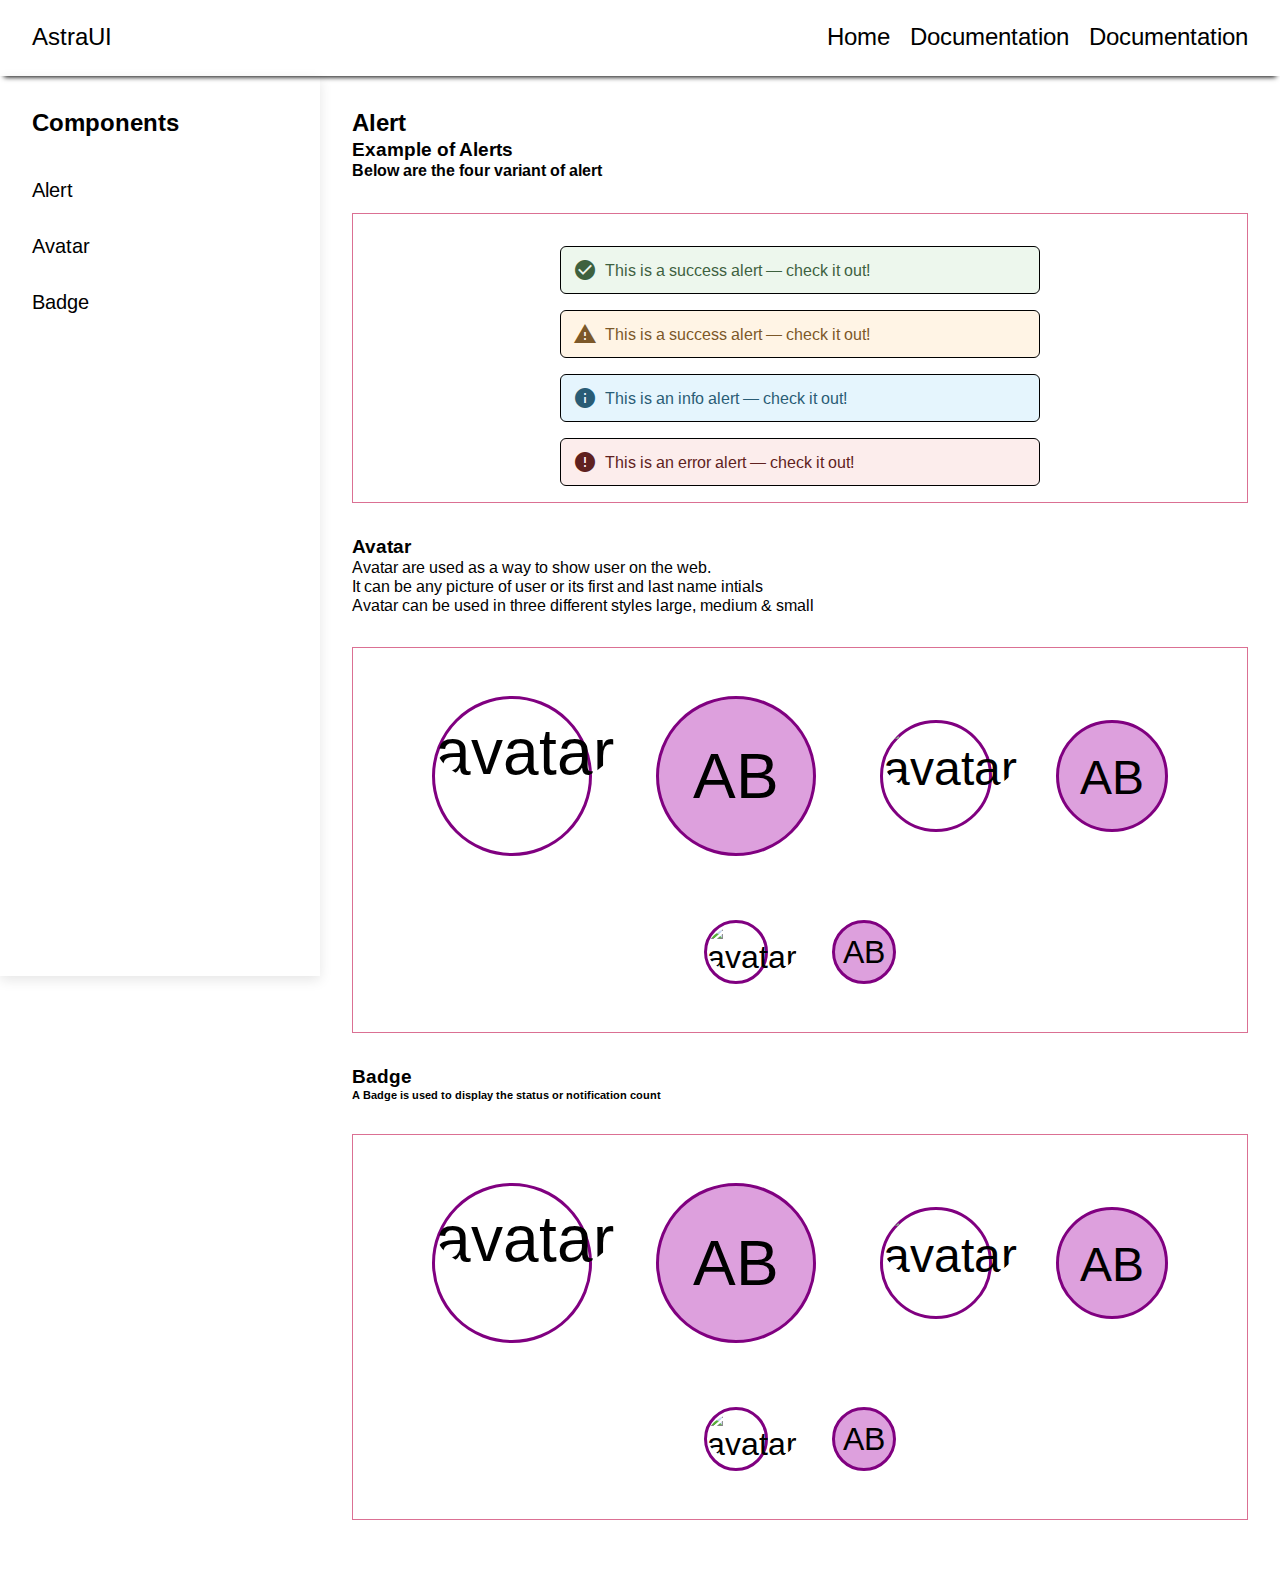
==== pages/documentation.html @ 97de671b "Added avatar and badge" ====
<!DOCTYPE html>
<html lang="en">

<head>
  <meta charset="UTF-8">
  <meta http-equiv="X-UA-Compatible" content="IE=edge">
  <meta name="viewport" content="width=device-width, initial-scale=1.0">
  <link rel="stylesheet" href="../styles/main.css">

  <title>Document</title>
</head>

<body>

  <nav class='navbar'>
    <div class='navbar-title'>
      <a>AstraUI</a>
    </div>
    <div class='navbar-option'>
      <a>Home</a>
      <a>Documentation</a>
      <a>Documentation</a>
    </div>
  </nav>
  <section class='root-layout'>
    <div class='sidebar'>
      <div class='sidebar-header'>
        <h2>Components</h2>
      </div>
      <ul class="sidebar-list">
        <li class="sidebar-item">
          <a>Alert</a>
        </li>
        <li class="sidebar-item">
          <a>Avatar</a>
        </li>
        <li class="sidebar-item">
          <a>Badge</a>
        </li>
      </ul>
    </div>
    <div class='main-container'>
      <section id='#Alert'>
        <h2>Alert</h2>
        <h3>
          Example of Alerts
        </h3>
        <h4>Below are the four variant of alert</h4>
        <div class="component-wrapper flex-c">
          <div class="alert alert-success">
            <span class="material-icons">
              check_circle
            </span>
            <p>This is a success alert — check it out! </p>
          </div>
          <div class="alert alert-warning">
            <span class="material-icons">
              warning
            </span>
            <p>This is a success alert — check it out! </p>
          </div>
          <div class="alert alert-info">
            <span class="material-icons">
              info
            </span>
            <p>This is an info alert — check it out!
            </p>
          </div>
          <div class="alert alert-error">
            <span class="material-icons">
              error
            </span>
            <p>This is an error alert — check it out! </p>
          </div>
        </div>
      </section>
      <section>
        <div>
          <h3>Avatar</h3>
          <p>Avatar are used as a way to show user on the web.<br> It can be any picture of user or its first and last
            name intials</p>
          <p>Avatar can be used in three different styles large, medium & small</p>
          <div class="component-wrapper">
            <div class="avatar avatar-lg">
              <img src='https://picsum.photos/200/300'  alt="avatar" class="img img-round"/>
            </div>
            <div class="avatar avatar-text avatar-lg">
              AB
            </div> 
            <div class="avatar avatar-md">
              <img src='https://picsum.photos/200/300'  alt="avatar" class="img img-round"/>
            </div>
            <div class="avatar avatar-text avatar-md">
              AB
            </div>
            <div class="avatar avatar-sm">
              <img src='https://picsum.photos/200/300'  alt="avatar" class="img img-round"/>
            </div>
            <div class="avatar avatar-text avatar-sm">
              AB
            </div>
          </div>
        </div>

      </section>
      <section>
        <h3>Badge</h3>
        <h6>A Badge is used to display the status or notification count</h6>
        <div class="component-wrapper">
          <div class="avatar avatar-lg">
            <img src='https://picsum.photos/200/300'  alt="avatar" class="img img-round"/>
          </div>
          <div class="avatar avatar-text avatar-lg">
            AB
          </div> 
          <div class="avatar avatar-md">
            <img src='https://picsum.photos/200/300'  alt="avatar" class="img img-round"/>
          </div>
          <div class="avatar avatar-text avatar-md">
            AB
          </div>
          <div class="avatar avatar-sm">
            <img src='https://picsum.photos/200/300'  alt="avatar" class="img img-round"/>
          </div>
          <div class="avatar avatar-text avatar-sm">
            AB
          </div>
        </div>
      </section>
    </div>
    </div>
  </section>
</body>

</html>
---- styles/main.css ----
@import "https://fonts.googleapis.com/icon?family=Material+Icons";
@import url('https://fonts.googleapis.com/css2?family=Arimo&display=swap');


@import './alert.css';
@import './navbar.css';
@import './astra-ui.css';
@import './sidebar.css';
@import './utils.css';
@import './variable.css';
@import './avatar.css';

*{
  margin: 0;
  box-sizing: border-box;
}

body{
  font-family: 'Arimo';
}
.root-layout{
  display: grid;
  grid-template-columns: 3fr 9fr;
}
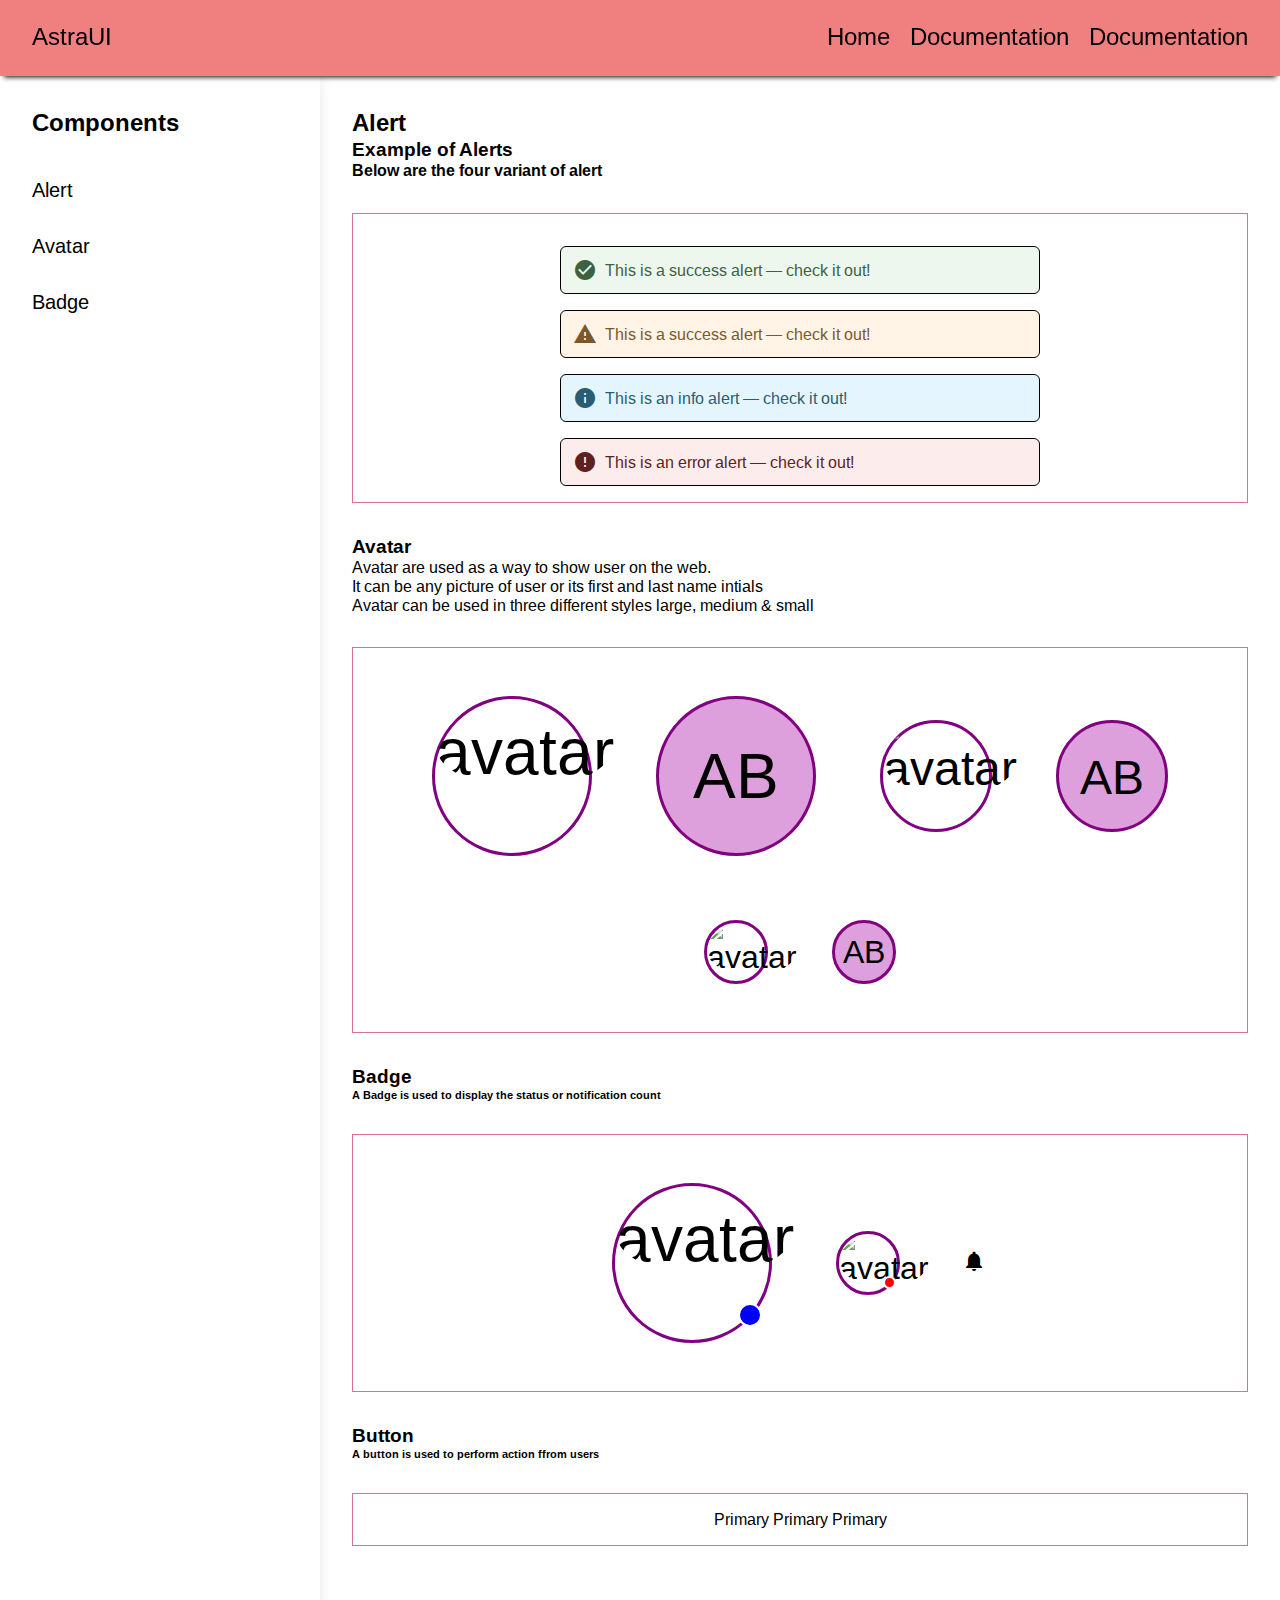
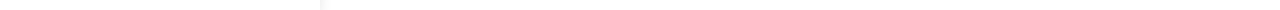
==== commit 08b9910a: "Added badge and button component" ====
--- a/pages/documentation.html
+++ b/pages/documentation.html
@@ -81,22 +81,22 @@
             name intials</p>
           <p>Avatar can be used in three different styles large, medium & small</p>
           <div class="component-wrapper">
-            <div class="avatar avatar-lg">
+            <div class="avatar avatar-lg avatar-m">
               <img src='https://picsum.photos/200/300'  alt="avatar" class="img img-round"/>
             </div>
-            <div class="avatar avatar-text avatar-lg">
+            <div class="avatar avatar-text avatar-lg avatar-m">
               AB
             </div> 
-            <div class="avatar avatar-md">
+            <div class="avatar avatar-md avatar-m">
               <img src='https://picsum.photos/200/300'  alt="avatar" class="img img-round"/>
             </div>
-            <div class="avatar avatar-text avatar-md">
+            <div class="avatar avatar-text avatar-md avatar-m">
               AB
             </div>
-            <div class="avatar avatar-sm">
+            <div class="avatar avatar-sm avatar-m">
               <img src='https://picsum.photos/200/300'  alt="avatar" class="img img-round"/>
             </div>
-            <div class="avatar avatar-text avatar-sm">
+            <div class="avatar avatar-text avatar-sm avatar-m">
               AB
             </div>
           </div>
@@ -107,23 +107,38 @@
         <h3>Badge</h3>
         <h6>A Badge is used to display the status or notification count</h6>
         <div class="component-wrapper">
-          <div class="avatar avatar-lg">
-            <img src='https://picsum.photos/200/300'  alt="avatar" class="img img-round"/>
-          </div>
-          <div class="avatar avatar-text avatar-lg">
-            AB
+          <div class="badge">
+            <div class="avatar avatar-lg">
+              <img src='https://picsum.photos/200/300'  alt="avatar" class="img img-round"/>
+              <span class="badge-wrapper badge-online"></span>
+            </div>
+          </div>          
+          <div class="badge">
+            <div class="avatar avatar-sm ">
+              <img src='https://picsum.photos/200/300'  alt="avatar" class="img img-round"/>
+              <span class="badge-wrapper badge-offline"></span>
+            </div>
+          </div>     
+          <div>
+            <div class="badge-count badge">
+              <div>
+                <span class="material-icons">
+                  notifications
+                  </span>
+              </div>
+              
+            </div>
           </div> 
-          <div class="avatar avatar-md">
-            <img src='https://picsum.photos/200/300'  alt="avatar" class="img img-round"/>
-          </div>
-          <div class="avatar avatar-text avatar-md">
-            AB
-          </div>
-          <div class="avatar avatar-sm">
-            <img src='https://picsum.photos/200/300'  alt="avatar" class="img img-round"/>
-          </div>
-          <div class="avatar avatar-text avatar-sm">
-            AB
+        </div>
+      </section>
+      <section id='#Button'>
+        <h3>Button</h3>
+        <h6>A button is used to perform action ffrom users</h6>
+        <div class="component-wrapper"> 
+          <div>
+            <a>Primary</a>
+            <a>Primary</a>
+            <a>Primary</a>
           </div>
         </div>
       </section>
--- a/styles/main.css
+++ b/styles/main.css
@@ -10,6 +10,7 @@
 @import './utils.css';
 @import './variable.css';
 @import './avatar.css';
+@import './badge.css';
 
 *{
   margin: 0;
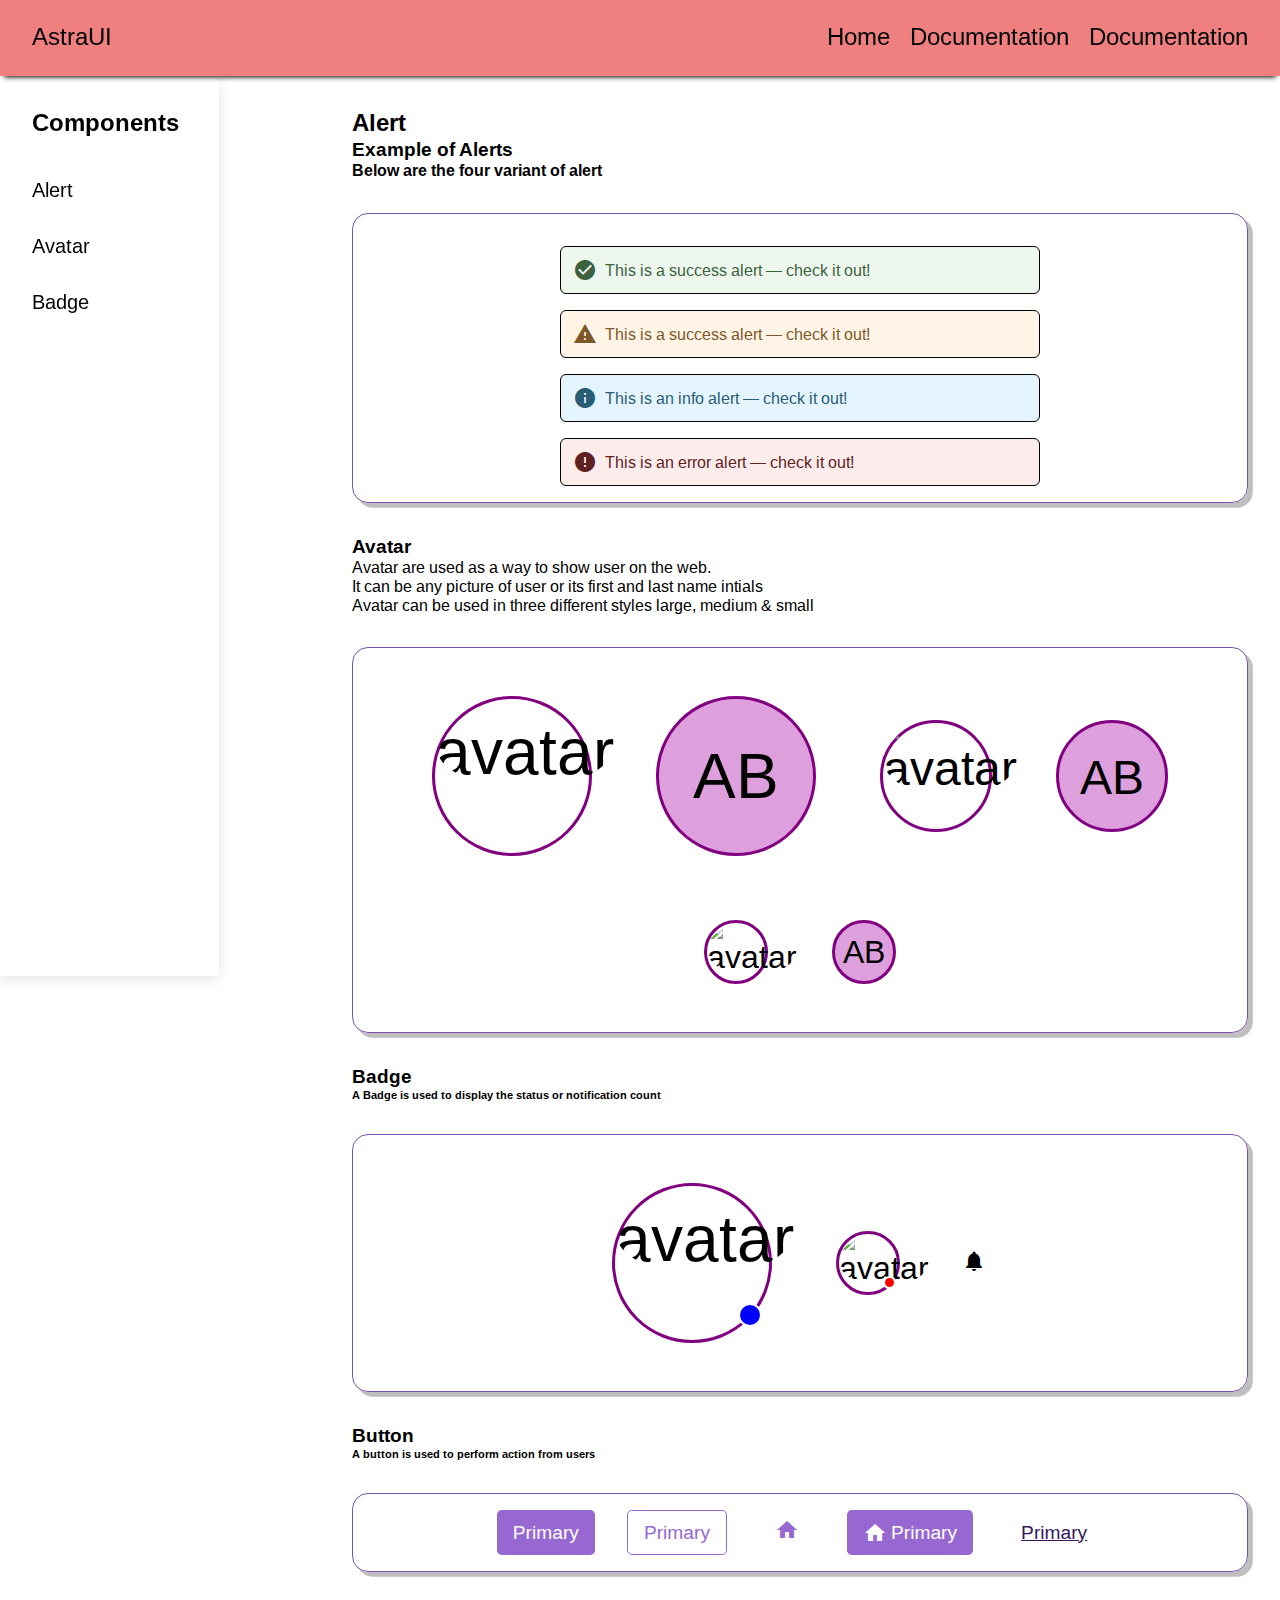
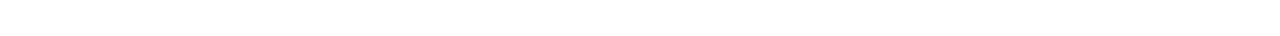
==== commit 9ad19b84: "Added button componet styles" ====
--- a/pages/documentation.html
+++ b/pages/documentation.html
@@ -133,12 +133,20 @@
       </section>
       <section id='#Button'>
         <h3>Button</h3>
-        <h6>A button is used to perform action ffrom users</h6>
+        <h6>A button is used to perform action from users</h6>
         <div class="component-wrapper"> 
-          <div>
-            <a>Primary</a>
-            <a>Primary</a>
-            <a>Primary</a>
+          <div class="button-wrapper">
+            <button class="btn btn-primary">Primary</button>
+            <button class="btn btn-primary-outline">Primary</button>
+            <button class="btn btn-icon">
+              <span class="material-icons">
+                home
+                </span>                
+            </button>
+            <button class="btn btn-primary btn-primary-icon"> <span class="material-icons">
+              home
+              </span>  Primary</button>
+            <button class="btn btn-primary-link">Primary</button>
           </div>
         </div>
       </section>
--- a/styles/main.css
+++ b/styles/main.css
@@ -11,6 +11,7 @@
 @import './variable.css';
 @import './avatar.css';
 @import './badge.css';
+@import './button.css';
 
 *{
   margin: 0;
@@ -21,6 +22,11 @@
   font-family: 'Arimo';
 }
 .root-layout{
-  display: grid;
-  grid-template-columns: 3fr 9fr;
+  /* display: grid;
+  grid-template-columns: 3fr 9fr; */
+}
+
+.main-container{
+  margin-left: 20rem;
+  flex-grow: 1;
 }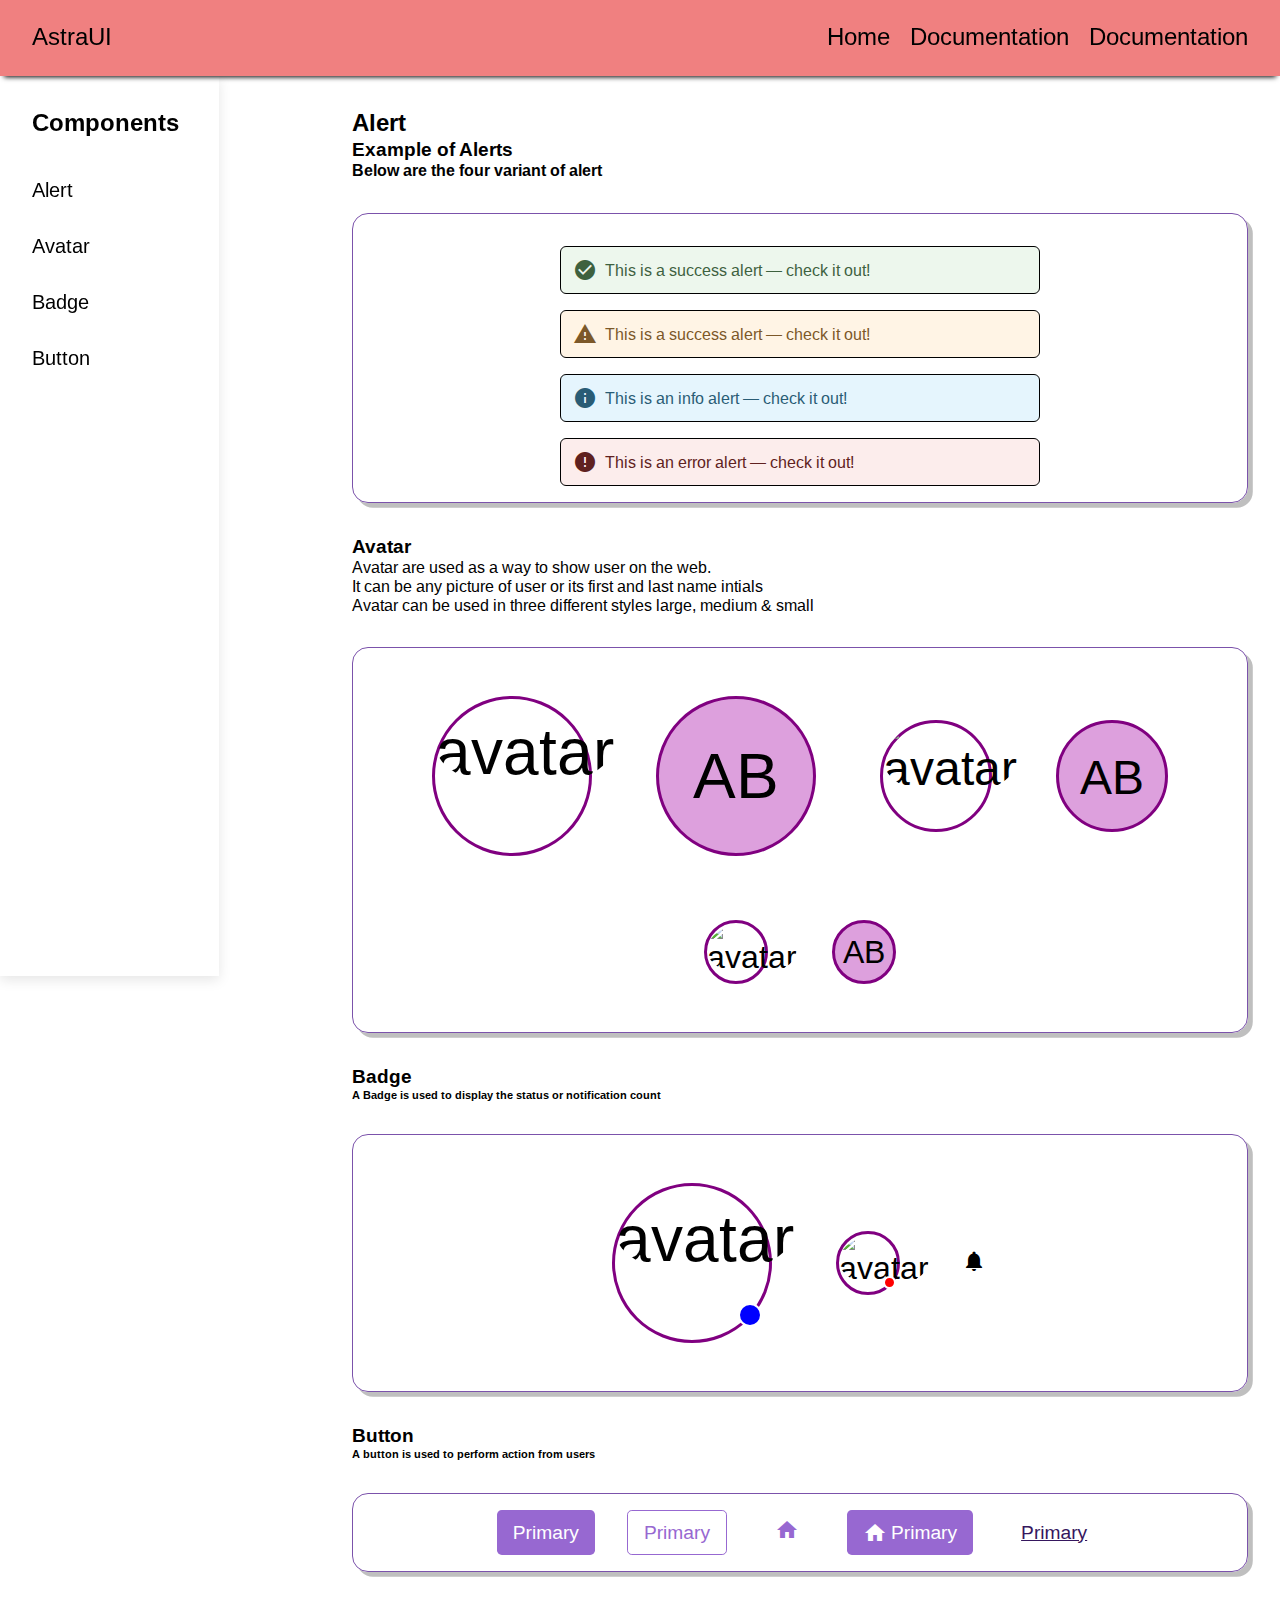
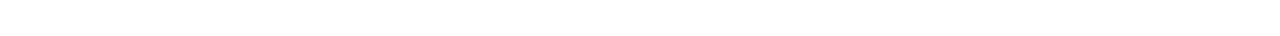
==== commit 2339ab27: "Added Sidebar styles" ====
--- a/pages/documentation.html
+++ b/pages/documentation.html
@@ -29,13 +29,16 @@
       </div>
       <ul class="sidebar-list">
         <li class="sidebar-item">
-          <a>Alert</a>
+          <a class="no-style" href="#Alert">Alert</a>
         </li>
         <li class="sidebar-item">
-          <a>Avatar</a>
+          <a class="no-style" href="#Avatar">Avatar</a>
         </li>
         <li class="sidebar-item">
-          <a>Badge</a>
+          <a class="no-style" href='#Badge'>Badge</a>
+        </li>
+        <li class="sidebar-item">
+          <a class="no-style" href='#Button'>Button</a>
         </li>
       </ul>
     </div>
@@ -74,7 +77,7 @@
           </div>
         </div>
       </section>
-      <section>
+      <section id="Avatar">
         <div>
           <h3>Avatar</h3>
           <p>Avatar are used as a way to show user on the web.<br> It can be any picture of user or its first and last
@@ -103,7 +106,7 @@
         </div>
 
       </section>
-      <section>
+      <section id="Badge">
         <h3>Badge</h3>
         <h6>A Badge is used to display the status or notification count</h6>
         <div class="component-wrapper">
@@ -131,7 +134,7 @@
           </div> 
         </div>
       </section>
-      <section id='#Button'>
+      <section id='Button'>
         <h3>Button</h3>
         <h6>A button is used to perform action from users</h6>
         <div class="component-wrapper"> 
